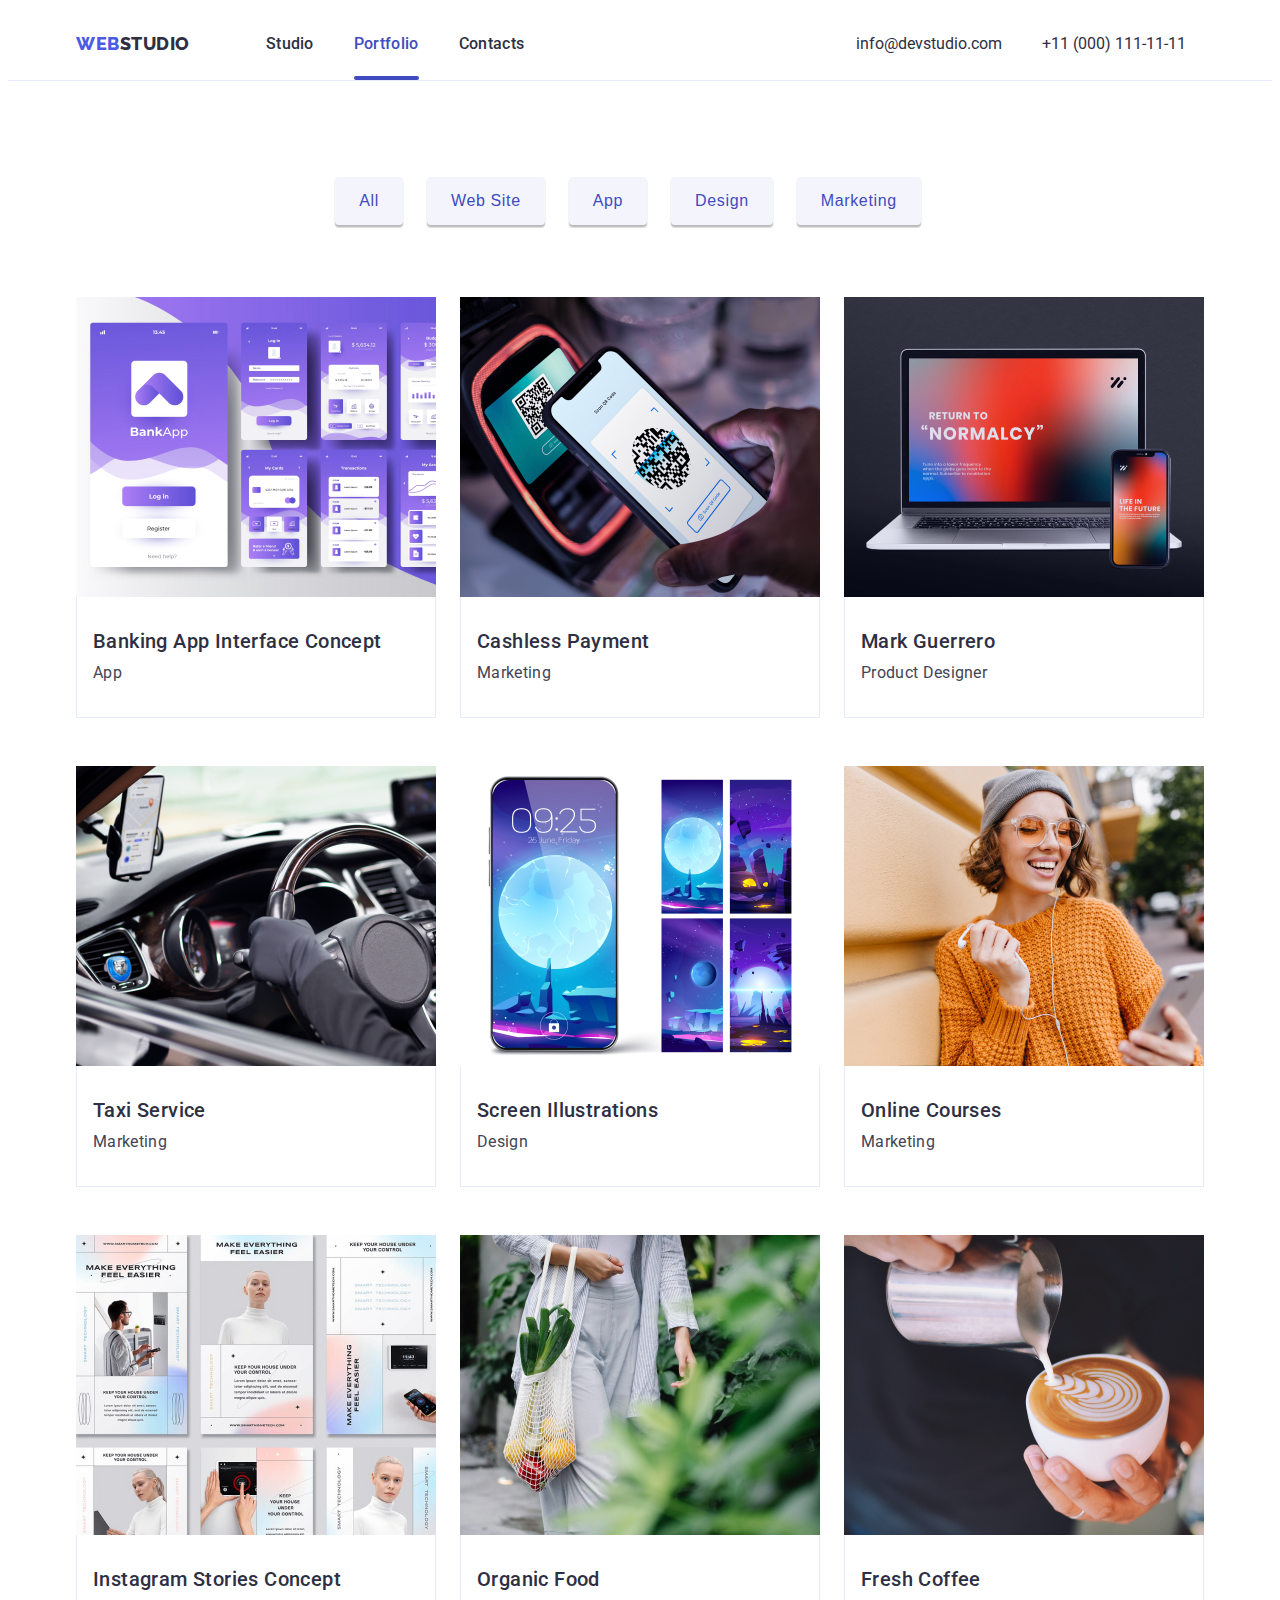
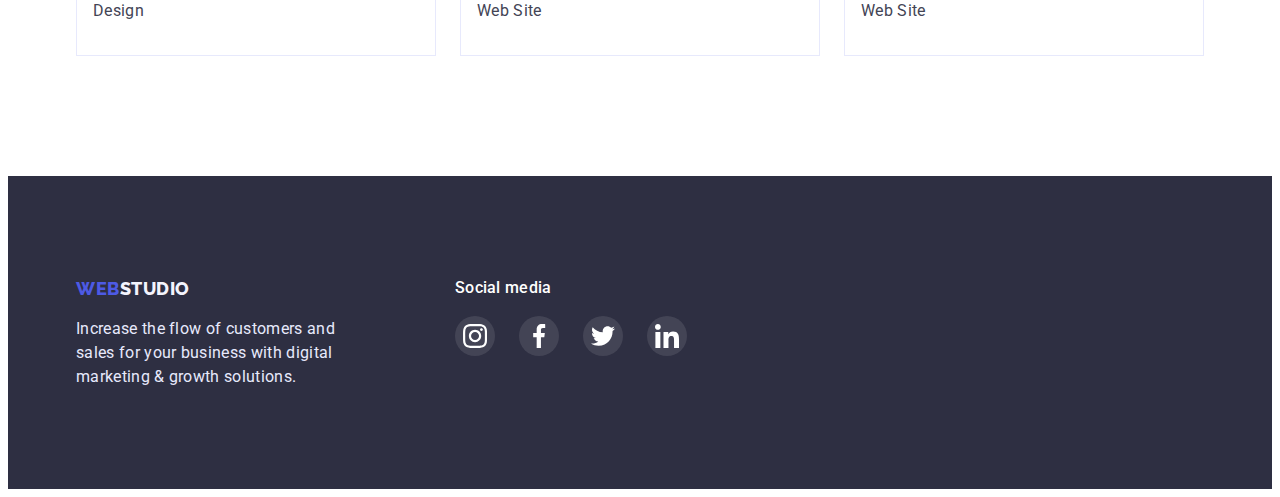
==== portfolio.html @ 91e95544 "Initial commit" ====
<!DOCTYPE html>
<html lang="en">
  <head>
    <meta charset="UTF-8" />
    <meta http-equiv="X-UA-Compatible" content="IE=edge" />
    <meta name="viewport" content="width=device-width, initial-scale=1.0" />
    <title>Portfolio</title>
    <link rel="stylesheet" href="https://cdnjs.cloudflare.com/ajax/libs/modern-normalize/1.1.0/modern-normalize.min.css" integrity="sha512-wpPYUAdjBVSE4KJnH1VR1HeZfpl1ub8YT/NKx4PuQ5NmX2tKuGu6U/JRp5y+Y8XG2tV+wKQpNHVUX03MfMFn9Q==" crossorigin="anonymous" referrerpolicy="no-referrer" />
    <link rel="stylesheet" href="./css/style.css" />
    
<link rel="preconnect" href="https://fonts.googleapis.com">
<link rel="preconnect" href="https://fonts.gstatic.com" crossorigin>
<link href="https://fonts.googleapis.com/css2?family=Raleway:wght@800&family=Roboto:wght@400;500;700;900&display=swap" rel="stylesheet">
  </head>
  <body>
   <header class="header">
   <div class="container" style="display: flex; align-items: center;">
      <nav class="main_navigation_header">
       <a class="logo_header" href="./index.html"
          >Web<span class="logo_header_span">Studio</span></a
        >
        <ul class="ul_navigation_header">
          <li>
            <a class="a_navigation_header" href="./index.html">Studio</a>
          </li>
          <li><a class="a_navigation_header current" href="./portfolio.html">Portfolio</a></li>
          <li><a class="a_navigation_header" href="">Contacts</a></li>
        </ul>
      </nav>
  <address class="main_adress_header">
        <ul class="ul_contacts_header">
          <li class="li_contacts_header">
            <a class="a_contacts_header"  href="mailto:info@devstudio.com"
              >info@devstudio.com</a
            >
          </li>
          <li class="li_contacts_header" >
            <a class="a_contacts_header"  href="tel:+110001111111">+11 (000) 111-11-11</a>
          </li>
        </ul>
      </address>

         </div>
        </header>


    <main>

    <section class="portfolio_main">
<div class="container">
      <ul class="ul_sort_button">
        <li class="li_sort_button">
         
          <button class="sort_button" type="button">All</button>
        </li>
        <li class="li_sort_button">
        
          <button class="sort_button" type="button">Web Site</button>
        </li>
        <li class="li_sort_button">
          
          <button class="sort_button" type="button">App</button>
        </li class="li_sort_button">
        <li class="li_sort_button">
     
          <button class="sort_button" type="button">Design</button>
        </li >
        <li class="li_sort_button">
         
          <button class="sort_button" type="button">Marketing</button>
        </li>
      </ul>




      
      <ul class="ul_sort_images">
        <li class="li_sort_images">
          <a class="a_sort_images"href="">
            <div class="portfolio_hover">
            <img src="./images/one.jpg" alt="app" width="360" />
            <div class="portfolio_text_hover">
              <p>14 Stylish and User-Friendly App Design Concepts · Task Manager App · Calorie Tracker App · Exotic Fruit Ecommerce App · Cloud Storage App</p>
            </div>
          </div>
            <div class="portfolio_border">
            <h3 class="portfolio_title">Banking App Interface Concept</h3>
            <p class="portfolio_text">App</p>
          </div>
          </a>
        </li>
        
           <li class="li_sort_images">
          <a  class="a_sort_images"href="">
            <div class="portfolio_hover">
            <img src="./images/two.jpg" alt="app" width="360" />
            <div class="portfolio_text_hover">
              <p>14 Stylish and User-Friendly App Design Concepts · Task Manager App · Calorie Tracker App · Exotic Fruit Ecommerce App · Cloud Storage App</p>
            </div>
          </div>
            <div class="portfolio_border">
            <h3 class="portfolio_title">Cashless Payment</h3>
            <p class="portfolio_text">Marketing</p>
          </div>
          </a>
        </li>
         <li class="li_sort_images">
          <a  class="a_sort_images"href="">
            <div class="portfolio_hover">
            <img src="./images/three.jpg" alt="app" width="360" />
            <div class="portfolio_text_hover">
              <p>14 Stylish and User-Friendly App Design Concepts · Task Manager App · Calorie Tracker App · Exotic Fruit Ecommerce App · Cloud Storage App</p>
            </div>
          </div>
            <div class="portfolio_border">
            <h3 class="portfolio_title">Mark Guerrero</h3>
            <p class="portfolio_text">Product Designer</p>
          </div>
          </a>
        </li>
          <li class="li_sort_images">
          <a  class="a_sort_images"href="">
            <div class="portfolio_hover">
            <img src="./images/four.jpg" alt="app" width="360" />
            <div class="portfolio_text_hover">
              <p>14 Stylish and User-Friendly App Design Concepts · Task Manager App · Calorie Tracker App · Exotic Fruit Ecommerce App · Cloud Storage App</p>
            </div>
          </div>
            <div class="portfolio_border">
            <h3 class="portfolio_title">Taxi Service</h3>
            <p class="portfolio_text">Marketing</p>
            </div>
          </a>
        </li>
        <li class="li_sort_images">
          <a class="a_sort_images"href="">
            <div class="portfolio_hover">
            <img src="./images/five.jpg" alt="app" width="360" />
            <div class="portfolio_text_hover">
              <p>14 Stylish and User-Friendly App Design Concepts · Task Manager App · Calorie Tracker App · Exotic Fruit Ecommerce App · Cloud Storage App</p>
            </div>
          </div>
            <div class="portfolio_border">
            <h3 class="portfolio_title">Screen Illustrations</h3>
            <p class="portfolio_text">Design</p>
          </div>
          </a>
        </li>
        <li class="li_sort_images">
          <a  class="a_sort_images"href="">
            <div class="portfolio_hover">
            <img src="./images/six.jpg" alt="app" width="360" />
            <div class="portfolio_text_hover">
              <p>14 Stylish and User-Friendly App Design Concepts · Task Manager App · Calorie Tracker App · Exotic Fruit Ecommerce App · Cloud Storage App</p>
            </div>
          </div>
            <div class="portfolio_border">
            <h3 class="portfolio_title">Online Courses</h3>
              <p class="portfolio_text">Marketing</p>
            </div>
            </a>
          </li>
           <li class="li_sort_images">
          <a  class="a_sort_images"href="">
            <div class="portfolio_hover">
            <img src="./images/seven.jpg" alt="app" width="360" />
            <div class="portfolio_text_hover">
              <p>14 Stylish and User-Friendly App Design Concepts · Task Manager App · Calorie Tracker App · Exotic Fruit Ecommerce App · Cloud Storage App</p>
            </div>
          </div>
              <div class="portfolio_border">
              <h3 class="portfolio_title">Instagram Stories Concept</h3>
              <p class="portfolio_text">Design</p>
            </div>
            </a>
          </li>
           <li class="li_sort_images">
          <a  class="a_sort_images"href="">
            <div class="portfolio_hover">
            <img src="./images/eight.jpg" alt="app" width="360" />
            <div class="portfolio_text_hover">
              <p>14 Stylish and User-Friendly App Design Concepts · Task Manager App · Calorie Tracker App · Exotic Fruit Ecommerce App · Cloud Storage App</p>
            </div>
          </div>
              <div class="portfolio_border">
              <h3 class="portfolio_title">Organic Food</h3>
              <p class="portfolio_text">Web Site</p>
            </div>
            </a>
          </li>
            <li class="li_sort_images">
          <a  class="a_sort_images"href="">
            <div class="portfolio_hover">
            <img src="./images/nine.jpg" alt="app" width="360" />
            <div class="portfolio_text_hover">
              <p>14 Stylish and User-Friendly App Design Concepts · Task Manager App · Calorie Tracker App · Exotic Fruit Ecommerce App · Cloud Storage App</p>
            </div>
          </div>
              <div class="portfolio_border">
              <h3  class="portfolio_title">Fresh Coffee</h3>
              <p class="portfolio_text">Web Site</p>
            </div>
            </a>
          </li>
        </ul>
      </div>
    </section>
      </main>

         <footer class="footer">
        
<div class="container">

<div class="div_footer">

  <div>
        <a class="logo_footer" href="./index.html">Web<span class="logo_footer_span">Studio<span></a>
          <p class="text_footer">
            Increase the flow of customers and<br>
            sales for your business with digital<br>
            marketing & growth solutions.
          </p>

  </div>

        
<div class="div_social_media">
          <h3 class="social_media">
         Social media
          </h3>
    <ul class="footer_ul_social_icon">
          <li class="footer_li_team_social"><a class="a_footer_social"href="#">
            <svg class="footer_social">
              <use href="./images/symbol-defs.svg#icon-instagram">
              </use>
            </svg>
          </a>
        </li>
         <li class="footer_li_team_social"><a class="a_footer_social"href="#">
            <svg class="footer_social">
              <use href="./images/symbol-defs.svg#icon-facebook">
              </use>
            </svg>
          </a>
        </li>
         <li class="footer_li_team_social"><a class="a_footer_social"href="#">
            <svg class="footer_social">
              <use href="./images/symbol-defs.svg#icon-twitter">
              </use>
            </svg>
          </a>
        </li>
         <li class="footer_li_team_social"><a class="a_footer_social"href="#">
            <svg class="footer_social">
              <use href="./images/symbol-defs.svg#icon-linkedin">
              </use>
            </svg>
          </a>
        </li>

        </ul>
       
      </div>
     </div>
</div>
        </footer>
      </body>
      </html>
---- css/style.css ----
:root {
  --primary-brand: #4d5ae5;
  --pressed-state: #404bbf;
  --dark: #2e2f42;
  --success: #31d0aa;
  --text: #434455;
  --subtle-text: #8e8f99;
  --accent: #e7e9fc;
  --light: #f4f4fd;
  --modal-overlay: #2e2f42;
  --hero-background: #2e2f42;
}
* {
  box-sizing: border-box;

  
}
body {
  font-family: "Roboto", sans-serif;
  color: var(--text);
  background-color: #fff;
}
ul {
  list-style-type: none;
}
button {
  cursor: pointer;
}
a {
  text-decoration: none;
}
p,
ul,
h1,
h2,
h3,
h4,
h5,
h6 {
  margin: 0;
  padding: 0;
}
.container {
  
      width: 1158px;
      padding: 0 15px;
      margin: 0 auto;
}
img{
  display: block;
}


/* header */
.header {
  border-bottom: 1px solid #e7e9fc;
 
}
.logo_header {
  font-size: 18px;
  line-height: 1.4;
  font-weight: 800;
  font-family: Raleway;
  align-items: center;
  letter-spacing: 0.03em;
  text-transform: uppercase;
  color: var(--primary-brand);
}
.logo_header_span {
  color: var(--dark);
  margin-right: 76px;
}
.ul_navigation_header {
  display: flex;
 
}
.ul_navigation_header:last-child {
  margin-right: 292px;
}
.main_navigation_header {
  display: flex;
  align-items: center;
 
}
.a_navigation_header {
  color: var(--dark);
  font-weight: 500;
  font-size: 16px;
  line-height: 1.5;
  letter-spacing: 0.02em;
  margin-right: 40px;
display: flex;
  padding-top: 24px;
    padding-bottom: 24px;
  position: relative;
  transition: color 250ms cubic-bezier(0.4, 0, 0.2, 1);
}
.a_navigation_header.current {
 color: var(--pressed-state);
}
.a_navigation_header.current::after {
  display: block;
  position:absolute;
  content:'';
  width: 100%;
  height: 4px;
  background-color: currentColor;
  bottom: 0;
  border-radius: 2px;
  transition: color 250ms cubic-bezier(0.4, 0, 0.2, 1);
}

.a_navigation_header:hover {
  color: var(--pressed-state);
}
.a_navigation_header:focus {
  color: var(--pressed-state);
}
.ul_contacts_header {
  display: flex;
  align-items: center;
}
.ul_contacts_header:last-child{
  margin-right: 0;

}
.li_contacts_header{
    font-weight: 400;
      font-size: 16px;
      line-height: 1.5;
      font-style: normal;
      margin-right: 40px;
}
.li_contacts_header:last-child{
  margin-right: 0;
}
.a_contacts_header {
  color: var(--dark);
  transition: color 250ms cubic-bezier(0.4, 0, 0.2, 1), background-color 250ms cubic-bezier(0.4, 0, 0.2, 1);

}
.ul_contacts_header:last-child {
margin-right: 0;
}
.a_contacts_header:hover {
  color: var(--pressed-state);
}
.a_contacts_header:focus {
  color: var(--pressed-state);
}
/* header */


/* main */
.order_service {
  display: block;
  color: white;
  background-color: var(--primary-brand);
  box-shadow: 0 4px 4px rgba(0, 0, 0, 0.15);
  border-radius: 4px;
  border: none;
  font-weight: 500;
  font-size: 16px;
  line-height: 1.5;
  padding: 16px 32px;
  text-align: center;
  letter-spacing: 0.04em;
  color: #ffffff;
  margin: 0 auto;
}
.order_service:hover {
  background-color: var(--pressed-state);
}
.order_service:focus {
  background-color: var(--pressed-state);
}
.first_section {
  max-width: 1440px;
  background-color: var(--hero-background);
  background-image:linear-gradient(rgba(46, 47, 66, 0.7),
      rgba(46, 47, 66, 0.7)),
    url('../images/people-office.jpg');
  background-repeat: no-repeat;
  background-position: top;
  background-size: cover;
margin: 0 auto;
padding-top: 188px;
padding-bottom: 188px;

}
.ul_second_section {
  display: inline;
}
.first_title {
  font-style: normal;
  font-weight: 700;
  font-size: 56px;
  line-height: 1;
  text-align: center;
  letter-spacing: 0.02em;
  color: #fff;
  margin-bottom: 48px;
}
.second_section {
  padding-top:120px;
  padding-bottom:120px;
}
.ul_second_section {
display: flex;
  
}
.li_second_section {
  margin-right: 24px;
}
.li_second_section:last-child{
  margin-right: 0;
}
.second_text {
  font-weight: 400;
  font-size: 16px;
  line-height: 1.5;
  letter-spacing: 0.02em;
  color: var(--text);
}
.second_title {
  font-weight: 500;
  font-size: 20px;
  line-height: 1.2;
  letter-spacing: 0.02em;
  color: var(--dark);
}
.thirt_section {
  background: #fff;
  padding-bottom: 120px;
  padding-top: 0;
}
.thirt_title {
  font-weight: 700;
  font-size: 36px;
  line-height: 1.1;
  text-align: center;
  letter-spacing: 0.02em;
  text-transform: capitalize;
  margin-bottom: 72px;
}
.ul_thirt_section_images {
  display: flex;
  background: #fff;
}
.li_thirt_section_images {
  border: 1px #e7e9fc Inner alignment;
  margin-right: 24px;
}
.four_section {
  background: var(--light);
  display: flex;
  padding-top: 120px;
  padding-bottom: 120px;
}
.img_border_four_section {
  background-color: #fff;
  box-shadow: 0px 1px 6px rgba(46, 47, 66, 0.08),
    0px 1px 1px rgba(46, 47, 66, 0.16), 0px 2px 1px rgba(46, 47, 66, 0.08);
  border-radius: 0px 0px 4px 4px;
  margin-right: 24px;

}
.four_title {
  font-weight: 700;
  font-size: 36px;
  line-height: 1.1;
  text-align: center;
  letter-spacing: 0.02em;
  text-transform: capitalize;
  color: var(--dark);
  margin-left: auto;
  margin-left: auto;
  margin-bottom: 72px;
}
.four_section_workers {
  display: flex;
}
.four_team_name {
  font-weight: 500;
  font-size: 20px;
  line-height: 1.2;
  text-align: center;
  letter-spacing: 0.02em;
  color: var(--dark);
 margin-top: 32px;
 margin-bottom: 8px;
}
.four_profesion {
  font-weight: 400;
  font-size: 16px;
  line-height: 1.5;
  text-align: center;
  letter-spacing: 0.02em;
  color: var(--text);
 padding-bottom: 32px;
}
/* main */




/* footer */
.footer {
  background: var(--modal-overlay);

  padding-top: 100px;
  padding-bottom: 100px;
display: flex;
}
.logo_footer {
  font-weight: 800;
  font-family: Raleway;
  font-size: 18px;
  line-height: 1.4;
  align-items: center;
  letter-spacing: 0.03em;
  text-transform: uppercase;
  color: var(--primary-brand);

}

.logo_footer_span {
  color: var(--light);

}

.text_footer {
  margin-top: 16px;
  font-weight: 400;
  font-size: 16px;
  line-height: 1.5;
  letter-spacing: 0.02em;
  color: var(--accent);
}

/* footer */


.footer_ul_social_icon{
display: flex;
}

.social_media{
  font-weight: 500;
  font-size: 16px;
    line-height: 1.5;
    letter-spacing: 0.02em;
    color: #FFFFFF;
    margin-bottom: 16px;
}
.footer_li_team_social{
  margin-right: 24px;

  width: 40px;
  height: 40px;
 
}
.a_footer_social {
    background-color: rgba(255, 255, 255, 0.1);
align-items: center;
  justify-content: center;
  padding: 8px;
  border-radius: 50%;
    width: 100%;
      height: 100%;
      display: flex;
  transition: color 250ms cubic-bezier(0.4, 0, 0.2, 1), background-color 250ms cubic-bezier(0.4, 0, 0.2, 1);
}
.a_footer_social:hover{
  background-color: #31D0AA;
}
.a_footer_social:focus {
  background-color: #31D0AA;
}
.footer_social{
fill: #fff;
width: 24px;
height: 24px;

}
.ul_team_social{
  display: flex;
  justify-content: center;
  margin-bottom: 32px;
}
.a_team_social{
  background-color: var(--primary-brand);
  display:flex;
  align-items: center;
    justify-content: center;
  border-radius: 50%;
    width: 100%;
      height: 100%;
  transition: color 250ms cubic-bezier(0.4, 0, 0.2, 1), background-color 250ms cubic-bezier(0.4, 0, 0.2, 1);
}
.a_team_social:hover {
  background-color: var(--pressed-state);
}
.a_team_social:focus{
  background-color: var(--pressed-state);
}

.li_team_social{
  margin-right: 24px;
  width: 40px;
    height: 40px;
   
}
.li_team_social:last-child{
margin-right: 0;
}

.team_social{
  width: 16px;
  height: 16px;
  fill: #fff;
}
.second_section_svg{
  width: 64px;
  height: 64px;

}
.second_section_div{
  background: #F4F4FD;
    border-radius: 4px;
display: flex;
  align-items: center;
  justify-content: center;
  padding: 24px 0;
}

.ul_customers{
  display: flex;
 justify-content: center;
 
  
}
.svg_customers{
fill: #AFB1B8;
width: 104px;
  height: 56px;
fill: currentColor;
}
.a_customers{
  border: 1px solid #8E8F99;
  width: 100%;
    height: 100%;
     border-radius: 4px;
display: flex;
justify-content: center;
align-items: center;
color: #AFB1B8;
  transition: color 250ms cubic-bezier(0.4, 0, 0.2, 1), background-color 250ms cubic-bezier(0.4, 0, 0.2, 1);
}
.a_customers:hover{
border: 1px solid #404BBF;
color: #404BBF;

}
.a_customers:focus {
border: 1px solid #404BBF;
color: #404BBF;
}
.li_customers{

width: 168px;
  height: 88px;
  margin-right: 24px;
}
.h2_customers{
  font-weight: 700;
    font-size: 36px;
    line-height: 1.1;
    text-align: center;
 margin-bottom: 72px;
    letter-spacing: 0.02em;
}
.five_section{
padding-top: 130px;
  padding-bottom: 120px;
}
.div_social_media{
margin-left: 120px;

}


.div_footer{
  display: flex;
}


.backdrop{
  position: fixed;
  top:0;
  left: 0;
  height: 100%;
  width: 100%;
background-color: rgba(46, 47, 66, 0.4);
display: flex;
align-items: center;
justify-content: center;
padding: 20px 0;
  transition:250ms cubic-bezier(0.4, 0, 0.2, 1);
}
.backdrop.is-hidden{
  opacity: 0;
visibility: hidden;
pointer-events: none;
  transition:250ms cubic-bezier(0.4, 0, 0.2, 1);
}

.modal{
  width: 100%;

  height: 100%;
  max-width: 408px;
  max-height: 576px;
 background-color: #fcfcfc; 
position: relative;
overflow: auto;

}
.modal_close{
  width: 24px;
height: 24px;
  position: absolute;
top: 24px;
right: 23px;
background: #E7E9FC;
  border: 1px solid rgba(0, 0, 0, 0.1);
border-radius: 50%;
display: flex;
  justify-content: center;
  align-items: center;

}
.modal_close:hover{
  background: #404BBF;
  fill: white;
}
.modal_close:active {
  background: #404BBF;
  fill: white;
}
.svg_close{
  width: 8px;
  height: 8px;
}


  /* portfolio */
  
    .portfolio_title {
      font-weight: 500;
      font-size: 20px;
      line-height: 1.2;
      letter-spacing: 0.02em;
      color: var(--dark);
  
      margin-bottom: 8px;
      margin-left: 16px;
    }
  
    .portfolio_text {
      font-weight: 400;
      font-size: 16px;
      line-height: 1.5;
      letter-spacing: 0.02em;
      color: var(--text);
  
  
  
      margin-left: 16px;
    }
  
    .portfolio_border {
      background-color: #fff;
      border: 1px solid #e7e9fc;
      border-top: none;
      padding-bottom: 32px;
      padding-top: 32px;
    }
  
    .portfolio_main {
      background: #fff;
      padding-top: 96px;
      padding-bottom: 120px;
    }
  
    .ul_sort_images {
      display: flex;
      flex-wrap: wrap;
  
      align-items: center;
  
    }
  
    .li_sort_images:nth-child(3n) {
      margin-right: 0;
    }
  
    .li_sort_images:nth-child(1n+7) {
      margin-bottom: 0;
    }
  
    .li_sort_images {
      margin-right: 24px;
      margin-bottom: 48px;
    }
  
        .li_sort_images:hover {
    
          box-shadow: 0px 1px 6px rgba(46, 47, 66, 0.08), 0px 1px 1px rgba(46, 47, 66, 0.16), 0px 2px 1px rgba(46, 47, 66, 0.08);
        }
  
    .ul_sort_button {
  
      display: flex;
      flex-direction: row;
      justify-content: center;
      align-items: center;
  
      margin-bottom: 72px;
  
    }
  
    .li_sort_button {
      margin-right: 24px;
    }
  
    .sort_button {
      background: var(--light);
      color: var(--pressed-state);
      border: none;
      font-weight: 500;
      font-size: 16px;
      line-height: 1.5;
      align-items: center;
      letter-spacing: 0.04em;
      padding: 12px 24px;
  
      box-shadow: 0px 3px 1px rgba(0, 0, 0, 0.1), 0px 2px 1px rgba(0, 0, 0, 0.08),
        0px 2px 2px rgba(0, 0, 0, 0.12);
      border-radius: 4px;
      transition:color 250ms cubic-bezier(0.4, 0, 0.2, 1), background-color 250ms cubic-bezier(0.4, 0, 0.2, 1);
    }
  
    .sort_button:hover {
      background: var(--pressed-state);
      color: var(--light);
    }
  
    .sort_button:focus {
      background: var(--pressed-state);
      color: var(--light);
    }
  
  
    .a_sort_images{
        transition: color 250ms cubic-bezier(0.4, 0, 0.2, 1), background-color 250ms cubic-bezier(0.4, 0, 0.2, 1);
    }
    
    .portfolio_hover {
      position: relative;
      overflow: hidden;
    }
  
    .portfolio_text_hover {
      background: var(--primary-brand);
      color: var(--light);
      padding: 40px 32px 164px 32px;
      position: absolute;
      top: 0;
      left: 0;
      right: 0;
      bottom: 0;
      width: 100%;
      height: 100%;
      font-weight: 400;
      font-size: 16px;
      line-height: 1.5;
      letter-spacing: 0.02em;
      transform: translateY(100%);
      transition: transform 250ms;
    }
  
    .a_sort_images:hover .portfolio_text_hover {
      transform: translateY(0);
      box-shadow: 0px 1px 6px rgba(46, 47, 66, 0.08), 0px 1px 1px rgba(46, 47, 66, 0.16), 0px 2px 1px rgba(46, 47, 66, 0.08);
    }
         .a_sort_images:focus .portfolio_text_hover {
           transform: translateY(0);
           box-shadow: 0px 1px 6px rgba(46, 47, 66, 0.08), 0px 1px 1px rgba(46, 47, 66, 0.16), 0px 2px 1px rgba(46, 47, 66, 0.08);
         }
    /* portfolio */
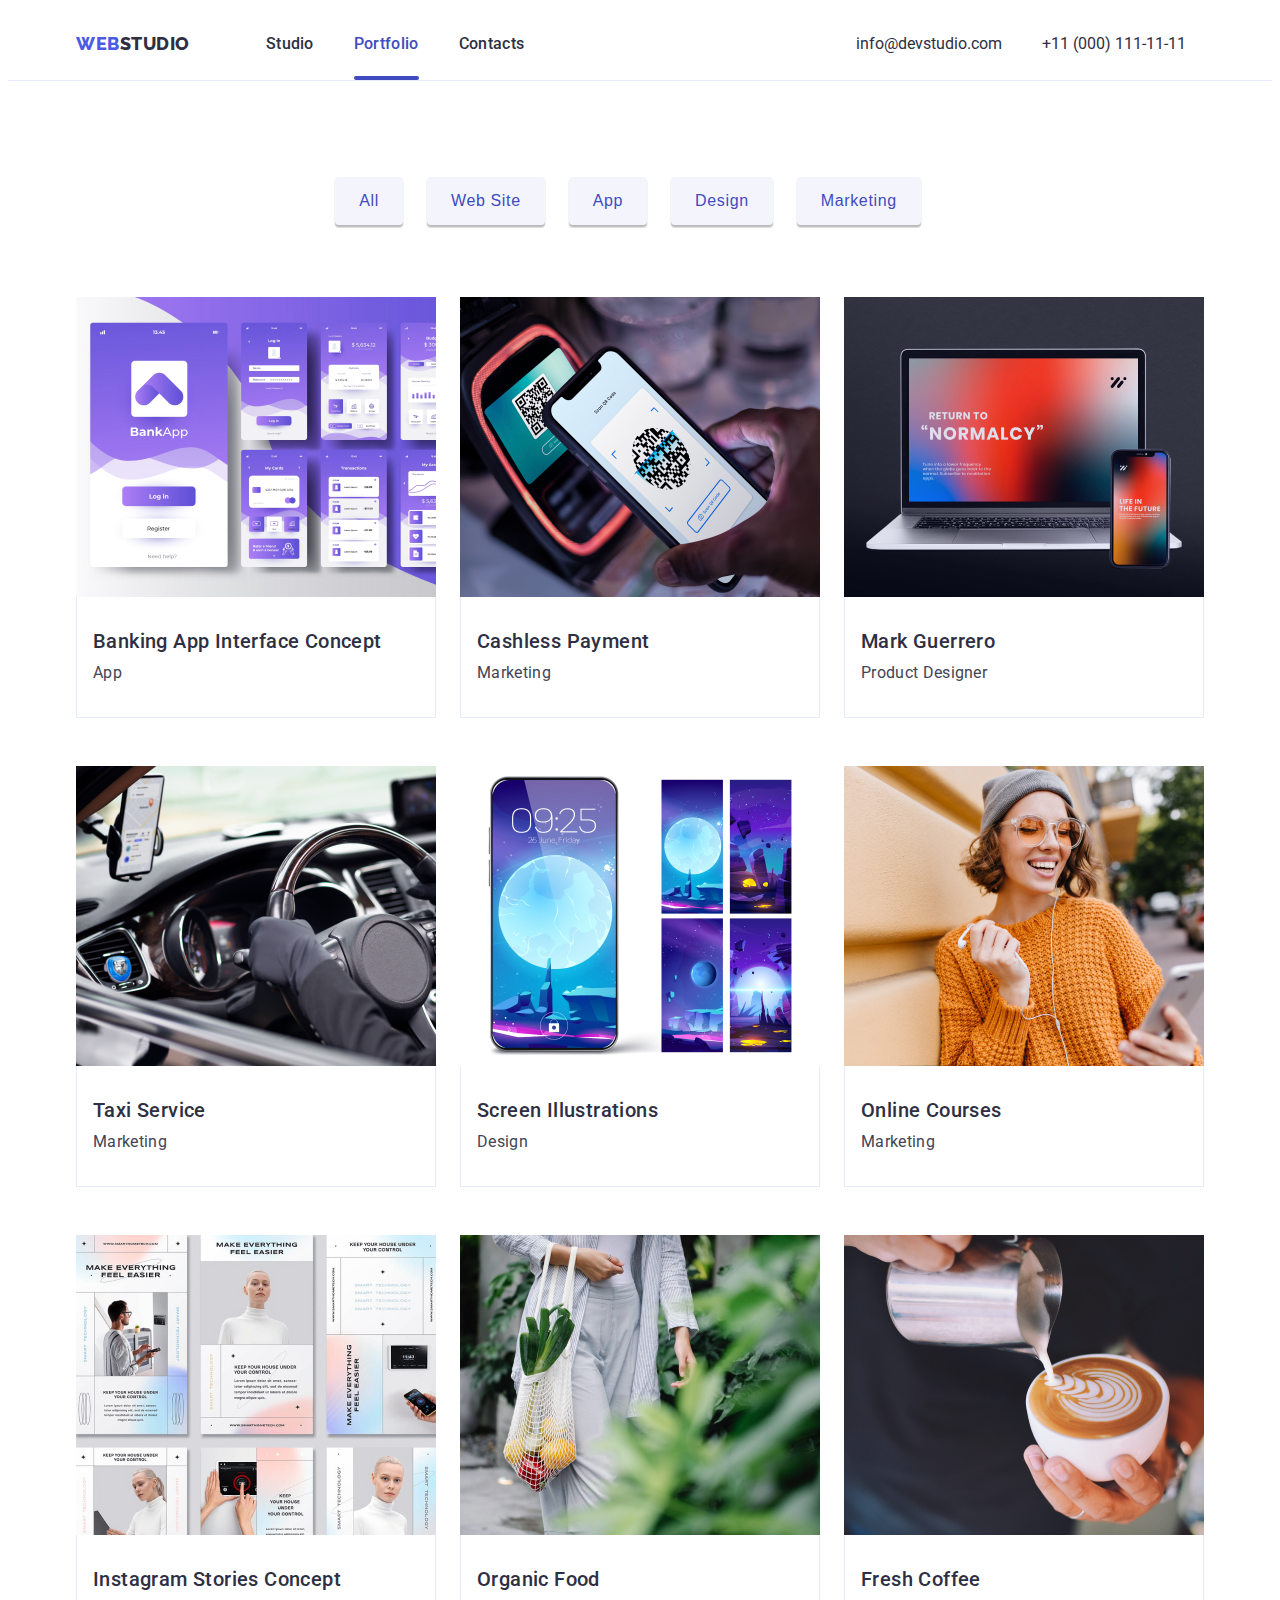
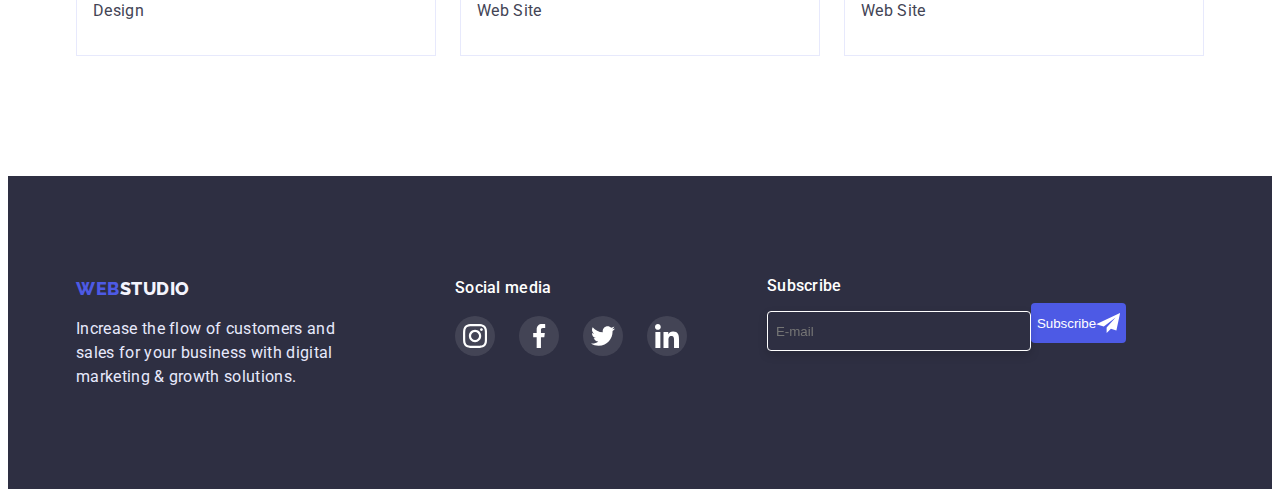
==== commit 1c6f9c19: "qwe" ====
--- a/portfolio.html
+++ b/portfolio.html
@@ -208,63 +208,75 @@
     </section>
       </main>
 
-         <footer class="footer">
-        
+       <footer class="footer">
+  
 <div class="container">
 
 <div class="div_footer">
 
-  <div>
-        <a class="logo_footer" href="./index.html">Web<span class="logo_footer_span">Studio<span></a>
-          <p class="text_footer">
-            Increase the flow of customers and<br>
-            sales for your business with digital<br>
-            marketing & growth solutions.
-          </p>
-
-  </div>
-
-        
+<div>
+  <a class="logo_footer" href="./index.html">Web<span class="logo_footer_span">Studio<span></a>
+    <p class="text_footer">
+      Increase the flow of customers and<br>
+      sales for your business with digital<br>
+      marketing & growth solutions.
+    </p>
+
+</div>
+
+  
 <div class="div_social_media">
-          <h3 class="social_media">
-         Social media
-          </h3>
-    <ul class="footer_ul_social_icon">
-          <li class="footer_li_team_social"><a class="a_footer_social"href="#">
-            <svg class="footer_social">
-              <use href="./images/symbol-defs.svg#icon-instagram">
-              </use>
-            </svg>
-          </a>
-        </li>
-         <li class="footer_li_team_social"><a class="a_footer_social"href="#">
-            <svg class="footer_social">
-              <use href="./images/symbol-defs.svg#icon-facebook">
-              </use>
-            </svg>
-          </a>
-        </li>
-         <li class="footer_li_team_social"><a class="a_footer_social"href="#">
-            <svg class="footer_social">
-              <use href="./images/symbol-defs.svg#icon-twitter">
-              </use>
-            </svg>
-          </a>
-        </li>
-         <li class="footer_li_team_social"><a class="a_footer_social"href="#">
-            <svg class="footer_social">
-              <use href="./images/symbol-defs.svg#icon-linkedin">
-              </use>
-            </svg>
-          </a>
-        </li>
-
-        </ul>
-       
-      </div>
-     </div>
-</div>
-        </footer>
-      </body>
-      </html>
-      +    <h3 class="social_media">
+   Social media
+    </h3>
+<ul class="footer_ul_social_icon">
+    <li class="footer_li_team_social"><a class="a_footer_social"href="#">
+      <svg class="footer_social">
+        <use href="./images/symbol-defs.svg#icon-instagram">
+        </use>
+      </svg>
+    </a>
+  </li>
+   <li class="footer_li_team_social"><a class="a_footer_social"href="#">
+      <svg class="footer_social">
+        <use href="./images/symbol-defs.svg#icon-facebook">
+        </use>
+      </svg>
+    </a>
+  </li>
+   <li class="footer_li_team_social"><a class="a_footer_social"href="#">
+      <svg class="footer_social">
+        <use href="./images/symbol-defs.svg#icon-twitter">
+        </use>
+      </svg>
+    </a>
+  </li>
+   <li class="footer_li_team_social"><a class="a_footer_social"href="#">
+      <svg class="footer_social">
+        <use href="./images/symbol-defs.svg#icon-linkedin">
+        </use>
+      </svg>
+    </a>
+  </li>
+
+  </ul>
+ 
+</div>
+
+
+<div>
+  <h3 class="h3_footer_subscribe">Subscribe</h3>
+  <label class="label_footer" for="" >
+<input type="email" name="email" class="input_footer" placeholder="E-mail"/>
+<button class="footer_button">
+ <p> Subscribe</p>
+  <svg class="svg_footer">
+  <use href="./images/symbol-defs.svg#icon-send">
+</use>
+</svg>
+</button>
+</label>
+</div>
+</div>
+</div>
+  </footer>--- a/css/style.css
+++ b/css/style.css
@@ -12,8 +12,6 @@
 }
 * {
   box-sizing: border-box;
-
-  
 }
 body {
   font-family: "Roboto", sans-serif;
@@ -40,21 +38,28 @@
   margin: 0;
   padding: 0;
 }
+.visiuali_hiden{
+  position: absolute;
+width: 1px;
+height: 1px;
+margin: -1px;
+padding: 0;
+overflow: hidden;
+border: 0;
+clip: rect(0 0 0 0);
+}
 .container {
-  
-      width: 1158px;
-      padding: 0 15px;
-      margin: 0 auto;
-}
-img{
+  width: 1158px;
+  padding: 0 15px;
+  margin: 0 auto;
+}
+img {
   display: block;
 }
-
 
 /* header */
 .header {
   border-bottom: 1px solid #e7e9fc;
- 
 }
 .logo_header {
   font-size: 18px;
@@ -72,7 +77,6 @@
 }
 .ul_navigation_header {
   display: flex;
- 
 }
 .ul_navigation_header:last-child {
   margin-right: 292px;
@@ -80,7 +84,6 @@
 .main_navigation_header {
   display: flex;
   align-items: center;
- 
 }
 .a_navigation_header {
   color: var(--dark);
@@ -89,19 +92,19 @@
   line-height: 1.5;
   letter-spacing: 0.02em;
   margin-right: 40px;
-display: flex;
+  display: flex;
   padding-top: 24px;
-    padding-bottom: 24px;
+  padding-bottom: 24px;
   position: relative;
   transition: color 250ms cubic-bezier(0.4, 0, 0.2, 1);
 }
 .a_navigation_header.current {
- color: var(--pressed-state);
+  color: var(--pressed-state);
 }
 .a_navigation_header.current::after {
   display: block;
-  position:absolute;
-  content:'';
+  position: absolute;
+  content: "";
   width: 100%;
   height: 4px;
   background-color: currentColor;
@@ -120,27 +123,26 @@
   display: flex;
   align-items: center;
 }
-.ul_contacts_header:last-child{
+.ul_contacts_header:last-child {
   margin-right: 0;
-
-}
-.li_contacts_header{
-    font-weight: 400;
-      font-size: 16px;
-      line-height: 1.5;
-      font-style: normal;
-      margin-right: 40px;
-}
-.li_contacts_header:last-child{
+}
+.li_contacts_header {
+  font-weight: 400;
+  font-size: 16px;
+  line-height: 1.5;
+  font-style: normal;
+  margin-right: 40px;
+}
+.li_contacts_header:last-child {
   margin-right: 0;
 }
 .a_contacts_header {
   color: var(--dark);
-  transition: color 250ms cubic-bezier(0.4, 0, 0.2, 1), background-color 250ms cubic-bezier(0.4, 0, 0.2, 1);
-
+  transition: color 250ms cubic-bezier(0.4, 0, 0.2, 1),
+    background-color 250ms cubic-bezier(0.4, 0, 0.2, 1);
 }
 .ul_contacts_header:last-child {
-margin-right: 0;
+  margin-right: 0;
 }
 .a_contacts_header:hover {
   color: var(--pressed-state);
@@ -149,7 +151,6 @@
   color: var(--pressed-state);
 }
 /* header */
-
 
 /* main */
 .order_service {
@@ -177,16 +178,17 @@
 .first_section {
   max-width: 1440px;
   background-color: var(--hero-background);
-  background-image:linear-gradient(rgba(46, 47, 66, 0.7),
-      rgba(46, 47, 66, 0.7)),
-    url('../images/people-office.jpg');
+  background-image: linear-gradient(
+      rgba(46, 47, 66, 0.7),
+      rgba(46, 47, 66, 0.7)
+    ),
+    url("../images/people-office.jpg");
   background-repeat: no-repeat;
   background-position: top;
   background-size: cover;
-margin: 0 auto;
-padding-top: 188px;
-padding-bottom: 188px;
-
+  margin: 0 auto;
+  padding-top: 188px;
+  padding-bottom: 188px;
 }
 .ul_second_section {
   display: inline;
@@ -202,17 +204,16 @@
   margin-bottom: 48px;
 }
 .second_section {
-  padding-top:120px;
-  padding-bottom:120px;
+  padding-top: 120px;
+  padding-bottom: 120px;
 }
 .ul_second_section {
-display: flex;
-  
+  display: flex;
 }
 .li_second_section {
   margin-right: 24px;
 }
-.li_second_section:last-child{
+.li_second_section:last-child {
   margin-right: 0;
 }
 .second_text {
@@ -263,7 +264,6 @@
     0px 1px 1px rgba(46, 47, 66, 0.16), 0px 2px 1px rgba(46, 47, 66, 0.08);
   border-radius: 0px 0px 4px 4px;
   margin-right: 24px;
-
 }
 .four_title {
   font-weight: 700;
@@ -287,8 +287,8 @@
   text-align: center;
   letter-spacing: 0.02em;
   color: var(--dark);
- margin-top: 32px;
- margin-bottom: 8px;
+  margin-top: 32px;
+  margin-bottom: 8px;
 }
 .four_profesion {
   font-weight: 400;
@@ -297,12 +297,9 @@
   text-align: center;
   letter-spacing: 0.02em;
   color: var(--text);
- padding-bottom: 32px;
+  padding-bottom: 32px;
 }
 /* main */
-
-
-
 
 /* footer */
 .footer {
@@ -310,7 +307,7 @@
 
   padding-top: 100px;
   padding-bottom: 100px;
-display: flex;
+  display: flex;
 }
 .logo_footer {
   font-weight: 800;
@@ -321,12 +318,10 @@
   letter-spacing: 0.03em;
   text-transform: uppercase;
   color: var(--primary-brand);
-
 }
 
 .logo_footer_span {
   color: var(--light);
-
 }
 
 .text_footer {
@@ -340,362 +335,580 @@
 
 /* footer */
 
-
-.footer_ul_social_icon{
-display: flex;
-}
-
-.social_media{
-  font-weight: 500;
-  font-size: 16px;
-    line-height: 1.5;
-    letter-spacing: 0.02em;
-    color: #FFFFFF;
-    margin-bottom: 16px;
-}
-.footer_li_team_social{
+.footer_ul_social_icon {
+  display: flex;
+}
+
+.social_media {
+  font-weight: 500;
+  font-size: 16px;
+  line-height: 1.5;
+  letter-spacing: 0.02em;
+  color: #ffffff;
+  margin-bottom: 16px;
+}
+.footer_li_team_social {
   margin-right: 24px;
 
   width: 40px;
   height: 40px;
- 
+}
+.footer_li_team_social:last-child {
+  margin-right: 80px;
+
+  width: 40px;
+  height: 40px;
 }
 .a_footer_social {
-    background-color: rgba(255, 255, 255, 0.1);
-align-items: center;
+  background-color: rgba(255, 255, 255, 0.1);
+  align-items: center;
   justify-content: center;
   padding: 8px;
   border-radius: 50%;
-    width: 100%;
-      height: 100%;
-      display: flex;
-  transition: color 250ms cubic-bezier(0.4, 0, 0.2, 1), background-color 250ms cubic-bezier(0.4, 0, 0.2, 1);
-}
-.a_footer_social:hover{
-  background-color: #31D0AA;
+  width: 100%;
+  height: 100%;
+  display: flex;
+  transition: color 250ms cubic-bezier(0.4, 0, 0.2, 1),
+    background-color 250ms cubic-bezier(0.4, 0, 0.2, 1);
+}
+.a_footer_social:hover {
+  background-color: #31d0aa;
 }
 .a_footer_social:focus {
-  background-color: #31D0AA;
-}
-.footer_social{
-fill: #fff;
-width: 24px;
-height: 24px;
-
-}
-.ul_team_social{
+  background-color: #31d0aa;
+}
+.footer_social {
+  fill: #fff;
+  width: 24px;
+  height: 24px;
+}
+.ul_team_social {
   display: flex;
   justify-content: center;
   margin-bottom: 32px;
 }
-.a_team_social{
+.a_team_social {
   background-color: var(--primary-brand);
-  display:flex;
-  align-items: center;
-    justify-content: center;
+  display: flex;
+  align-items: center;
+  justify-content: center;
   border-radius: 50%;
-    width: 100%;
-      height: 100%;
-  transition: color 250ms cubic-bezier(0.4, 0, 0.2, 1), background-color 250ms cubic-bezier(0.4, 0, 0.2, 1);
+  width: 100%;
+  height: 100%;
+  transition: color 250ms cubic-bezier(0.4, 0, 0.2, 1),
+    background-color 250ms cubic-bezier(0.4, 0, 0.2, 1);
 }
 .a_team_social:hover {
   background-color: var(--pressed-state);
 }
-.a_team_social:focus{
+.a_team_social:focus {
   background-color: var(--pressed-state);
 }
 
-.li_team_social{
+.li_team_social {
   margin-right: 24px;
   width: 40px;
-    height: 40px;
-   
-}
-.li_team_social:last-child{
-margin-right: 0;
-}
-
-.team_social{
+  height: 40px;
+}
+.li_team_social:last-child {
+  margin-right: 0;
+}
+
+.team_social {
   width: 16px;
   height: 16px;
   fill: #fff;
 }
-.second_section_svg{
+.second_section_svg {
   width: 64px;
   height: 64px;
-
-}
-.second_section_div{
-  background: #F4F4FD;
-    border-radius: 4px;
-display: flex;
+}
+.second_section_div {
+  background: #f4f4fd;
+  border-radius: 4px;
+  display: flex;
   align-items: center;
   justify-content: center;
   padding: 24px 0;
 }
 
-.ul_customers{
-  display: flex;
- justify-content: center;
- 
-  
-}
-.svg_customers{
-fill: #AFB1B8;
-width: 104px;
+.ul_customers {
+  display: flex;
+  justify-content: center;
+}
+.svg_customers {
+  fill: #afb1b8;
+  width: 104px;
   height: 56px;
-fill: currentColor;
-}
-.a_customers{
-  border: 1px solid #8E8F99;
+  fill: currentColor;
+}
+.a_customers {
+  border: 1px solid #8e8f99;
   width: 100%;
-    height: 100%;
-     border-radius: 4px;
-display: flex;
-justify-content: center;
-align-items: center;
-color: #AFB1B8;
-  transition: color 250ms cubic-bezier(0.4, 0, 0.2, 1), background-color 250ms cubic-bezier(0.4, 0, 0.2, 1);
-}
-.a_customers:hover{
-border: 1px solid #404BBF;
-color: #404BBF;
-
+  height: 100%;
+  border-radius: 4px;
+  display: flex;
+  justify-content: center;
+  align-items: center;
+  color: #afb1b8;
+  transition: color 250ms cubic-bezier(0.4, 0, 0.2, 1),
+    background-color 250ms cubic-bezier(0.4, 0, 0.2, 1);
+}
+.a_customers:hover {
+  border: 1px solid #404bbf;
+  color: #404bbf;
 }
 .a_customers:focus {
-border: 1px solid #404BBF;
-color: #404BBF;
-}
-.li_customers{
-
-width: 168px;
+  border: 1px solid #404bbf;
+  color: #404bbf;
+}
+.li_customers {
+  width: 168px;
   height: 88px;
   margin-right: 24px;
 }
-.h2_customers{
+.h2_customers {
   font-weight: 700;
-    font-size: 36px;
-    line-height: 1.1;
-    text-align: center;
- margin-bottom: 72px;
-    letter-spacing: 0.02em;
-}
-.five_section{
-padding-top: 130px;
+  font-size: 36px;
+  line-height: 1.1;
+  text-align: center;
+  margin-bottom: 72px;
+  letter-spacing: 0.02em;
+}
+.five_section {
+  padding-top: 130px;
   padding-bottom: 120px;
 }
-.div_social_media{
-margin-left: 120px;
-
-}
-
-
-.div_footer{
-  display: flex;
-}
-
-
-.backdrop{
+.div_social_media {
+  margin-left: 120px;
+}
+
+.div_footer {
+  display: flex;
+}
+
+.backdrop {
   position: fixed;
-  top:0;
+  top: 0;
   left: 0;
   height: 100%;
   width: 100%;
-background-color: rgba(46, 47, 66, 0.4);
-display: flex;
-align-items: center;
-justify-content: center;
-padding: 20px 0;
-  transition:250ms cubic-bezier(0.4, 0, 0.2, 1);
-}
-.backdrop.is-hidden{
+  background-color: rgba(46, 47, 66, 0.4);
+  display: flex;
+  align-items: center;
+  justify-content: center;
+  padding: 20px 0;
+  transition: 250ms cubic-bezier(0.4, 0, 0.2, 1);
+}
+.backdrop.is-hidden {
   opacity: 0;
-visibility: hidden;
-pointer-events: none;
-  transition:250ms cubic-bezier(0.4, 0, 0.2, 1);
-}
-
-.modal{
+  visibility: hidden;
+  pointer-events: none;
+  transition: 250ms cubic-bezier(0.4, 0, 0.2, 1);
+}
+
+.modal {
   width: 100%;
 
   height: 100%;
   max-width: 408px;
-  max-height: 576px;
- background-color: #fcfcfc; 
-position: relative;
-overflow: auto;
-
-}
-.modal_close{
+  max-height: 584px;
+  background-color: #fcfcfc;
+  position: relative;
+  overflow: auto;
+}
+.modal_close {
   width: 24px;
-height: 24px;
+  height: 24px;
   position: absolute;
-top: 24px;
-right: 23px;
-background: #E7E9FC;
+  top: 24px;
+  right: 23px;
+  background: #e7e9fc;
   border: 1px solid rgba(0, 0, 0, 0.1);
-border-radius: 50%;
-display: flex;
+  border-radius: 50%;
+  display: flex;
   justify-content: center;
   align-items: center;
-
-}
-.modal_close:hover{
-  background: #404BBF;
+}
+.modal_close:hover {
+  background: #404bbf;
   fill: white;
 }
 .modal_close:active {
-  background: #404BBF;
+  background: #404bbf;
   fill: white;
 }
-.svg_close{
+.svg_close {
   width: 8px;
   height: 8px;
 }
 
-
-  /* portfolio */
+/* portfolio */
+
+.portfolio_title {
+  font-weight: 500;
+  font-size: 20px;
+  line-height: 1.2;
+  letter-spacing: 0.02em;
+  color: var(--dark);
+
+  margin-bottom: 8px;
+  margin-left: 16px;
+}
+
+.portfolio_text {
+  font-weight: 400;
+  font-size: 16px;
+  line-height: 1.5;
+  letter-spacing: 0.02em;
+  color: var(--text);
+
+  margin-left: 16px;
+}
+
+.portfolio_border {
+  background-color: #fff;
+  border: 1px solid #e7e9fc;
+  border-top: none;
+  padding-bottom: 32px;
+  padding-top: 32px;
+}
+
+.portfolio_main {
+  background: #fff;
+  padding-top: 96px;
+  padding-bottom: 120px;
+}
+
+.ul_sort_images {
+  display: flex;
+  flex-wrap: wrap;
+
+  align-items: center;
+}
+
+.li_sort_images:nth-child(3n) {
+  margin-right: 0;
+}
+
+.li_sort_images:nth-child(1n + 7) {
+  margin-bottom: 0;
+}
+
+.li_sort_images {
+  margin-right: 24px;
+  margin-bottom: 48px;
+}
+
+.li_sort_images:hover {
+  box-shadow: 0px 1px 6px rgba(46, 47, 66, 0.08),
+    0px 1px 1px rgba(46, 47, 66, 0.16), 0px 2px 1px rgba(46, 47, 66, 0.08);
+}
+
+.ul_sort_button {
+  display: flex;
+  flex-direction: row;
+  justify-content: center;
+  align-items: center;
+
+  margin-bottom: 72px;
+}
+
+.li_sort_button {
+  margin-right: 24px;
+}
+
+.sort_button {
+  background: var(--light);
+  color: var(--pressed-state);
+  border: none;
+  font-weight: 500;
+  font-size: 16px;
+  line-height: 1.5;
+  align-items: center;
+  letter-spacing: 0.04em;
+  padding: 12px 24px;
+
+  box-shadow: 0px 3px 1px rgba(0, 0, 0, 0.1), 0px 2px 1px rgba(0, 0, 0, 0.08),
+    0px 2px 2px rgba(0, 0, 0, 0.12);
+  border-radius: 4px;
+  transition: color 250ms cubic-bezier(0.4, 0, 0.2, 1),
+    background-color 250ms cubic-bezier(0.4, 0, 0.2, 1);
+}
+
+.sort_button:hover {
+  background: var(--pressed-state);
+  color: var(--light);
+}
+
+.sort_button:focus {
+  background: var(--pressed-state);
+  color: var(--light);
+}
+
+.a_sort_images {
+  transition: color 250ms cubic-bezier(0.4, 0, 0.2, 1),
+    background-color 250ms cubic-bezier(0.4, 0, 0.2, 1);
+}
+
+.portfolio_hover {
+  position: relative;
+  overflow: hidden;
+}
+
+.portfolio_text_hover {
+  background: var(--primary-brand);
+  color: var(--light);
+  padding: 40px 32px 164px 32px;
+  position: absolute;
+  top: 0;
+  left: 0;
+  right: 0;
+  bottom: 0;
+  width: 100%;
+  height: 100%;
+  font-weight: 400;
+  font-size: 16px;
+  line-height: 1.5;
+  letter-spacing: 0.02em;
+  transform: translateY(100%);
+  transition: transform 250ms;
+}
+
+.a_sort_images:hover .portfolio_text_hover {
+  transform: translateY(0);
+  box-shadow: 0px 1px 6px rgba(46, 47, 66, 0.08),
+    0px 1px 1px rgba(46, 47, 66, 0.16), 0px 2px 1px rgba(46, 47, 66, 0.08);
+}
+.a_sort_images:focus .portfolio_text_hover {
+  transform: translateY(0);
+  box-shadow: 0px 1px 6px rgba(46, 47, 66, 0.08),
+    0px 1px 1px rgba(46, 47, 66, 0.16), 0px 2px 1px rgba(46, 47, 66, 0.08);
+}
+/* portfolio */
+
+.h3_footer_subscribe {
+  font-weight: 500;
+  font-size: 16px;
+  line-height: 1, 5;
+  letter-spacing: 0.02em;
+  color: #ffffff;
+}
+.input_footer {
+  width: 264px;
+  height: 40px;
+  border: 1px solid #ffffff;
+  filter: drop-shadow(0px 4px 4px rgba(0, 0, 0, 0.15));
+  border-radius: 4px;
+  background-color: #2e2f42;
+  margin-top: 16px;
+  padding: 16px 8px;
+}
+
+.footer_button {
+display: flex;
+  background: #4D5AE5;
+    border-radius: 4px;
+  border-width: 0;
+  color: #fff;
+  align-items: center;
+  text-align: center;
+  margin: auto;
+  height: 40px;
+}
+.footer_button_text {
+  font-weight: 500;
+  font-size: 16px;
+  line-height: 1.5;
+  display: flex;
+  align-items: center;
+  text-align: center;
+  letter-spacing: 0.04em;
+  color: #ffffff;
+}
+.label_footer{
+  display: flex;
+}
+.main_form{
   
-    .portfolio_title {
-      font-weight: 500;
-      font-size: 20px;
-      line-height: 1.2;
-      letter-spacing: 0.02em;
-      color: var(--dark);
+}
+.modal{
+  padding-top: 72px;
+  padding-left: 24px;
+    padding-right: 24px;
+  margin-bottom: 24px;
+}
+.main_form{
+  display: flex;
+  flex-direction: column;
+}
+.modal_input{
+  width: 100%;
+  height: 40px;
+border: 1px solid rgba(46, 47, 66, 0.4);
+  border-radius: 4px;
+  padding-left: 38px;
+}
+.modal_input:focus {
+  outline: none;
+  border-color:#4D5AE5;  
+    transition:250ms cubic-bezier(0.4, 0, 0.2, 1);
+}
+.modal_input:focus + .modal_icon {
+    transition: fill 250ms cubic-bezier(0.4, 0, 0.2, 1);
+  fill: #4D5AE5;
+}
+.modal_span{
+  font-weight: 400;
+    font-size: 12px;
+    line-height: 1.16;
+
+    letter-spacing: 0.04em;
+
+    color: #8E8F99;
+}
+.modal_title{
+  font-weight: 500;
+    font-size: 16px;
+    line-height: 1.5;
+    /* identical to box height, or 150% */
   
-      margin-bottom: 8px;
-      margin-left: 16px;
-    }
+    text-align: center;
+    letter-spacing: 0.02em;
   
-    .portfolio_text {
-      font-weight: 400;
-      font-size: 16px;
-      line-height: 1.5;
-      letter-spacing: 0.02em;
-      color: var(--text);
+    /* NAVY BLUE */
   
-  
-  
-      margin-left: 16px;
-    }
-  
-    .portfolio_border {
-      background-color: #fff;
-      border: 1px solid #e7e9fc;
-      border-top: none;
-      padding-bottom: 32px;
-      padding-top: 32px;
-    }
-  
-    .portfolio_main {
-      background: #fff;
-      padding-top: 96px;
-      padding-bottom: 120px;
-    }
-  
-    .ul_sort_images {
-      display: flex;
-      flex-wrap: wrap;
-  
-      align-items: center;
-  
-    }
-  
-    .li_sort_images:nth-child(3n) {
-      margin-right: 0;
-    }
-  
-    .li_sort_images:nth-child(1n+7) {
-      margin-bottom: 0;
-    }
-  
-    .li_sort_images {
-      margin-right: 24px;
-      margin-bottom: 48px;
-    }
-  
-        .li_sort_images:hover {
-    
-          box-shadow: 0px 1px 6px rgba(46, 47, 66, 0.08), 0px 1px 1px rgba(46, 47, 66, 0.16), 0px 2px 1px rgba(46, 47, 66, 0.08);
-        }
-  
-    .ul_sort_button {
-  
-      display: flex;
-      flex-direction: row;
-      justify-content: center;
-      align-items: center;
-  
-      margin-bottom: 72px;
-  
-    }
-  
-    .li_sort_button {
-      margin-right: 24px;
-    }
-  
-    .sort_button {
-      background: var(--light);
-      color: var(--pressed-state);
-      border: none;
-      font-weight: 500;
-      font-size: 16px;
-      line-height: 1.5;
-      align-items: center;
-      letter-spacing: 0.04em;
-      padding: 12px 24px;
-  
-      box-shadow: 0px 3px 1px rgba(0, 0, 0, 0.1), 0px 2px 1px rgba(0, 0, 0, 0.08),
-        0px 2px 2px rgba(0, 0, 0, 0.12);
-      border-radius: 4px;
-      transition:color 250ms cubic-bezier(0.4, 0, 0.2, 1), background-color 250ms cubic-bezier(0.4, 0, 0.2, 1);
-    }
-  
-    .sort_button:hover {
-      background: var(--pressed-state);
-      color: var(--light);
-    }
-  
-    .sort_button:focus {
-      background: var(--pressed-state);
-      color: var(--light);
-    }
-  
-  
-    .a_sort_images{
-        transition: color 250ms cubic-bezier(0.4, 0, 0.2, 1), background-color 250ms cubic-bezier(0.4, 0, 0.2, 1);
-    }
-    
-    .portfolio_hover {
-      position: relative;
-      overflow: hidden;
-    }
-  
-    .portfolio_text_hover {
-      background: var(--primary-brand);
-      color: var(--light);
-      padding: 40px 32px 164px 32px;
-      position: absolute;
-      top: 0;
-      left: 0;
-      right: 0;
-      bottom: 0;
-      width: 100%;
-      height: 100%;
-      font-weight: 400;
-      font-size: 16px;
-      line-height: 1.5;
-      letter-spacing: 0.02em;
-      transform: translateY(100%);
-      transition: transform 250ms;
-    }
-  
-    .a_sort_images:hover .portfolio_text_hover {
-      transform: translateY(0);
-      box-shadow: 0px 1px 6px rgba(46, 47, 66, 0.08), 0px 1px 1px rgba(46, 47, 66, 0.16), 0px 2px 1px rgba(46, 47, 66, 0.08);
-    }
-         .a_sort_images:focus .portfolio_text_hover {
-           transform: translateY(0);
-           box-shadow: 0px 1px 6px rgba(46, 47, 66, 0.08), 0px 1px 1px rgba(46, 47, 66, 0.16), 0px 2px 1px rgba(46, 47, 66, 0.08);
-         }
-    /* portfolio */
+    color: #2E2F42;
+  margin-bottom: 16px;
+}
+
+.modal_privacy{
+font-style: normal;
+  font-weight: 400;
+  font-size: 12px;
+  line-height: 1.5;
+  /* or 117% */
+
+  letter-spacing: 0.04em;
+
+  /* LIGHT SLATE */
+
+  color: #8E8F99;
+
+
+  /* Inside auto layout */
+
+  flex: none;
+  order: 1;
+  flex-grow: 0;
+}
+.modal_button {
+  display: block;
+  width: 169px;
+  height: 56px;
+  background: #4D5AE5;
+  box-shadow: 0px 4px 4px rgba(0, 0, 0, 0.15);
+  border-radius: 4px;
+  border-width: 0;
+  color: #fff;
+  align-items: center;
+  text-align: center;
+  margin: auto;
+}
+
+.modal_button_text {
+  font-weight: 500;
+  font-size: 16px;
+  line-height: 1, 5;
+  display: flex;
+  letter-spacing: 0.04em;
+  justify-content: center;
+  align-items: center;
+}
+.label_modal{
+ margin-top: 8px;
+}
+.label_modal:first-child{
+  margin-top: 0;
+}
+.svg_name{
+  width: 12px;
+  height: 12px;
+  position: absolute;
+  display: block;
+  top:50%;
+  left:19px;
+  transform: translate(0, -50%)
+}
+.svg_phone{
+  width: 13px;
+    height: 13px;
+    position: absolute;
+    display: block;
+    top:50%;
+    left:19px;
+    transform: translate(0, -50%)
+}
+.svg_email {
+  width: 15px;
+  height: 12px;
+  position: absolute;
+  display: block;
+  top:50%;
+  left:17.5px;
+  transform: translate(0, -50%)
+}
+.modal_input_icon{
+  position: relative;
+}
+.modal_textarea{
+  width: 100%;
+  height: 120px;
+  resize: none;
+  border: 1px solid rgba(46, 47, 66, 0.4);
+    border-radius: 4px;
+      outline: none;
+      transition: fill 250ms cubic-bezier(0.4, 0, 0.2, 1);
+      padding-top: 8px;
+      padding-left: 16px;
+}
+.modal_textarea::placeholder{
+font-weight: 400;
+  font-size: 12px;
+  line-height: 1.2;
+  letter-spacing: 0.04em;
+  color: rgba(46, 47, 66, 0.4);
+}
+.modal_textarea:focus {
+  border-color:#4D5AE5;
+}
+.label_modal_privatepolicy{
+  margin-bottom: 24px;
+  margin-top: 16px;
+  display: flex;
+}
+.label_modal_privatepolicy::before{
+  display: block;
+width: 16px;
+  height: 16px;
+  border: 1px solid rgba(46, 47, 66, 0.4);
+  border-radius: 2px;
+  transition: fill 250s cubic-bezier(0.4, 0, 0.2, 1);
+  content: '';
+  cursor: pointer;
+  margin-right:8px ;
+}
+.modal_checkbox:checked+.label_modal_privatepolicy::before {
+  background: #404BBF;
+  border: 1px solid #404BBF;
+  border-radius: 2px;
+  background-image: url(../images/yes.png);
+  background-repeat: no-repeat;
+  background-position: top;
+  background-size: 10px 8px;
+background-position: center;
+}
+.svg_footer{
+  width: 24px;
+  height: 20px;
+}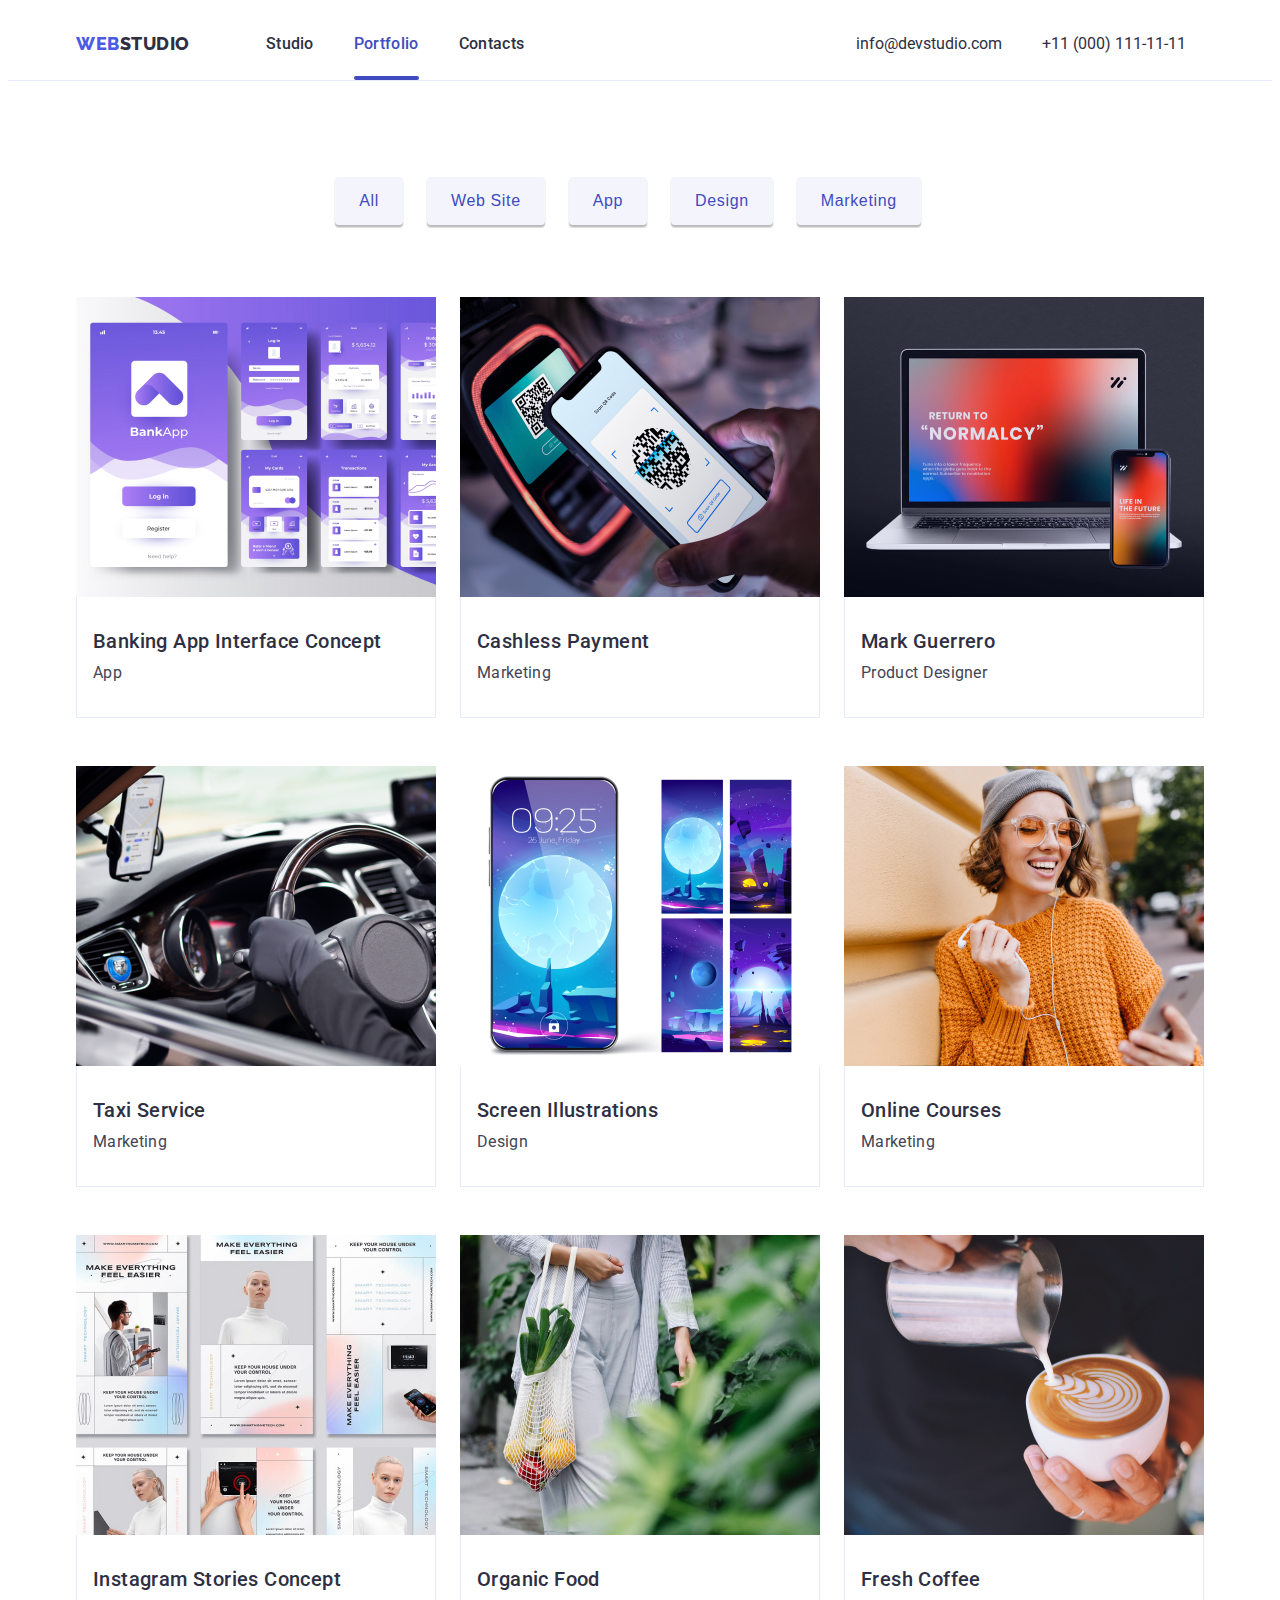
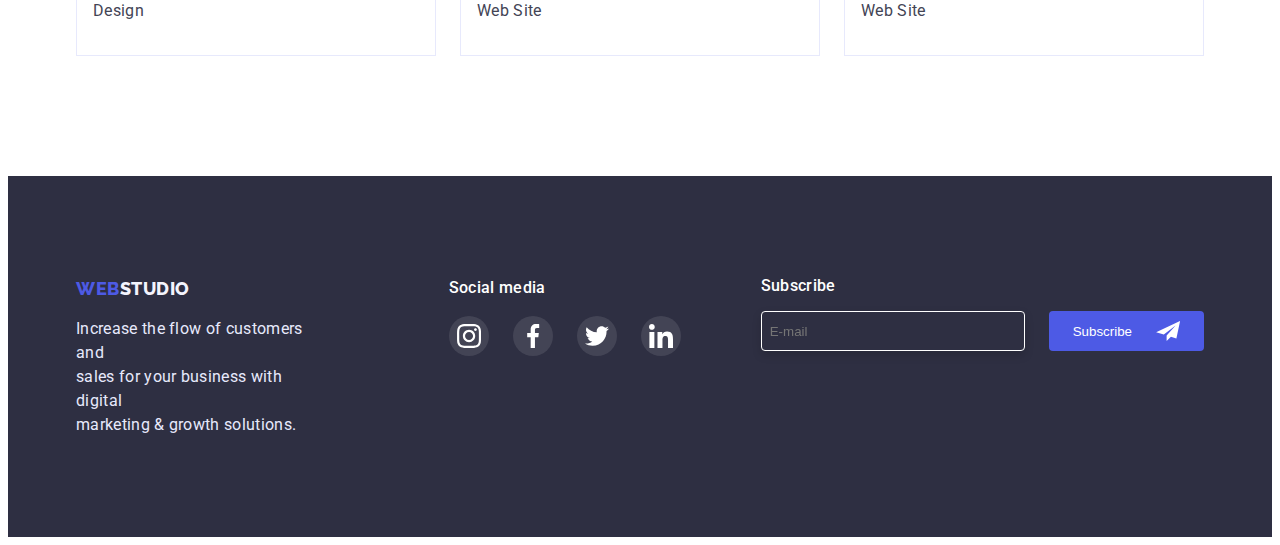
==== commit d27ff76e: "qwe" ====
--- a/portfolio.html
+++ b/portfolio.html
@@ -208,7 +208,7 @@
     </section>
       </main>
 
-       <footer class="footer">
+     <footer class="footer">
   
 <div class="container">
 
@@ -279,4 +279,11 @@
 </div>
 </div>
 </div>
-  </footer>+  </footer>
+<script src="./js/modal.js"></script>
+</body>
+</html>
+
+      </body>
+      </html>
+      --- a/css/style.css
+++ b/css/style.css
@@ -707,17 +707,19 @@
 
 .footer_button {
 display: flex;
+padding: 8px 24px;
   background: #4D5AE5;
     border-radius: 4px;
   border-width: 0;
   color: #fff;
   align-items: center;
   text-align: center;
-  margin: auto;
+  margin-left: 24px;
+  margin-top: 16px;
   height: 40px;
 }
 .footer_button_text {
-  font-weight: 500;
+font-weight: 500;
   font-size: 16px;
   line-height: 1.5;
   display: flex;
@@ -725,6 +727,7 @@
   text-align: center;
   letter-spacing: 0.04em;
   color: #ffffff;
+ 
 }
 .label_footer{
   display: flex;
@@ -911,4 +914,5 @@
 .svg_footer{
   width: 24px;
   height: 20px;
+  margin-left: 24px;
 }